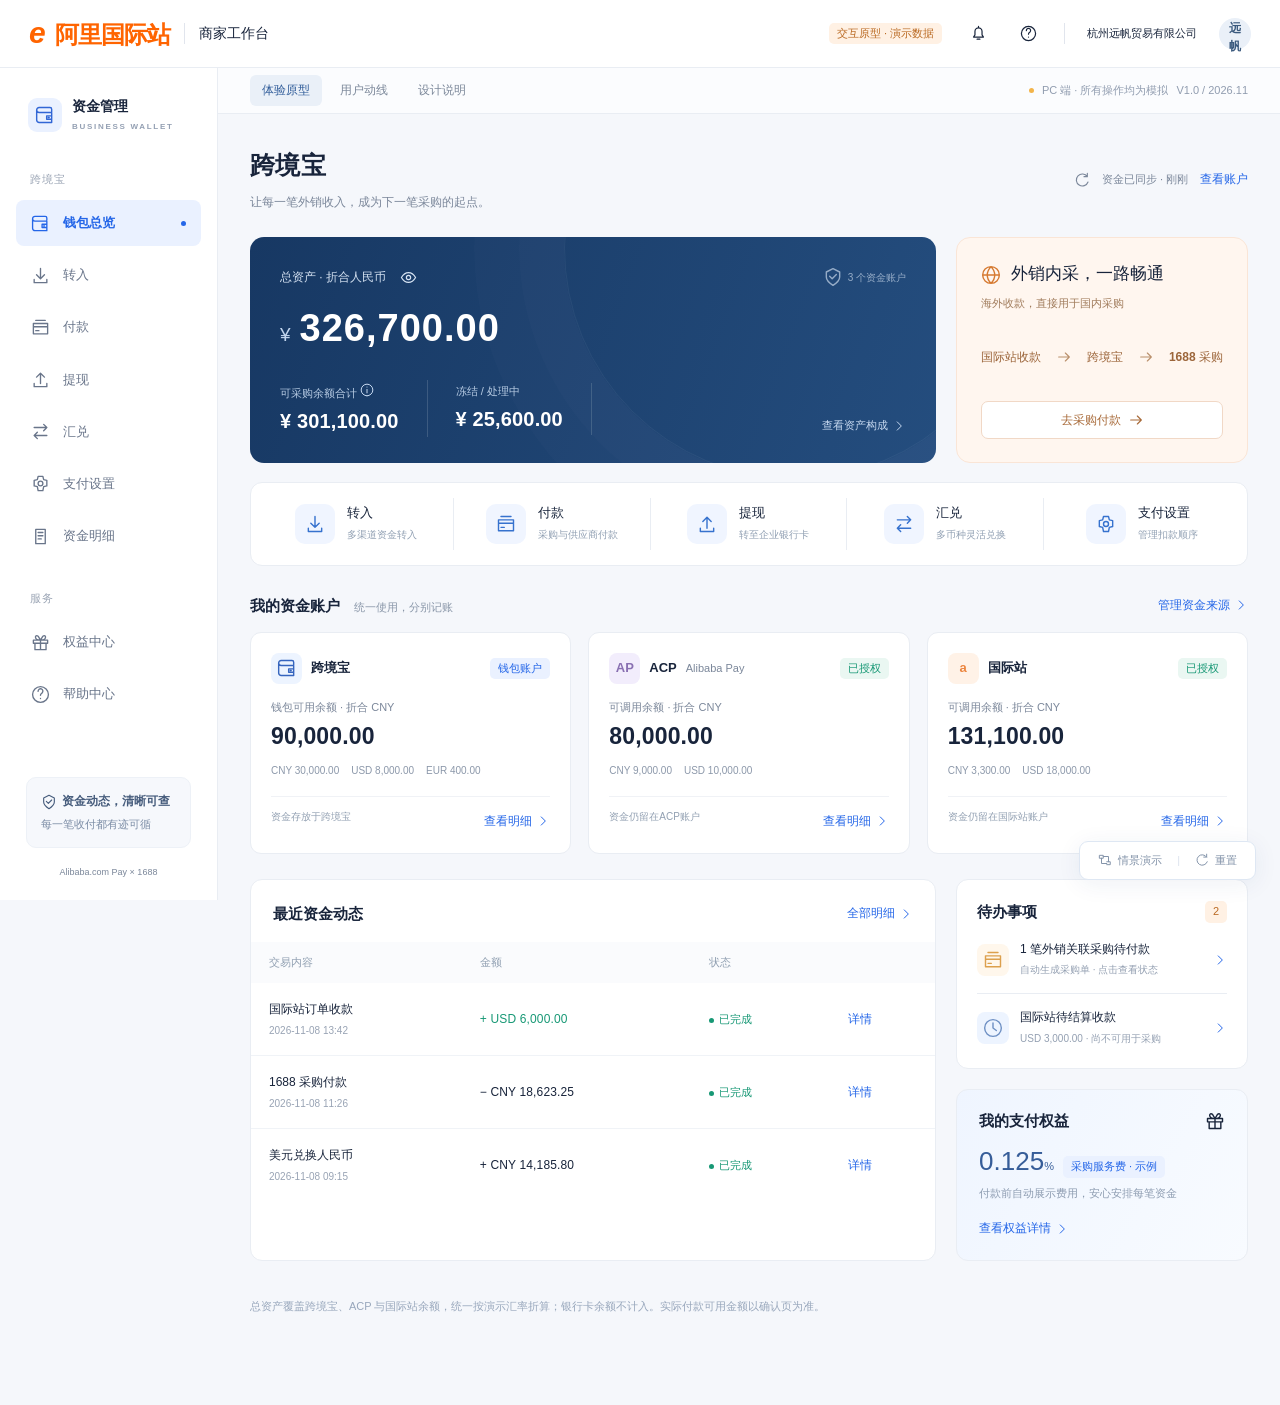
==== index.html @ a555539a "Publish wallet prototype and standalone user wireflow" ====
<!doctype html>
<html lang="zh-CN">
<head><meta charset="UTF-8"><meta name="viewport" content="width=device-width, initial-scale=1.0"><meta name="theme-color" content="#163a6b"><title>跨境宝 · 外销内采钱包</title><meta name="description" content="阿里国际站外销内采钱包桌面交互原型，包含完整用户动线与异常状态。"><link rel="stylesheet" href="styles.css"></head>
<body><div id="app"></div><div id="overlay"></div><div id="toast" role="status" aria-live="polite"></div><script src="model.js"></script><script src="app.js"></script></body>
</html>
---- styles.css ----
:root{--ink:#18243b;--muted:#7b879a;--blue:#2466e8;--navy:#183a66;--line:#e9edf3;--bg:#f5f7fb;--green:#179875;--orange:#ee7a30;--red:#d94b52;--radius:14px}*{box-sizing:border-box}body{margin:0;font-family:Inter,-apple-system,BlinkMacSystemFont,"Segoe UI","PingFang SC","Microsoft YaHei",sans-serif;color:var(--ink);background:var(--bg);font-size:14px;line-height:1.55}button,input,select,textarea{font:inherit}button{cursor:pointer}button,a,input,select,textarea{outline-offset:4px}button{border:0;background:none;color:inherit}button:disabled{opacity:.45;cursor:not-allowed}a{color:var(--blue)}h1,h2,h3,h4,p{margin:0}h1{font-size:25px;letter-spacing:.4px;font-weight:650}h2{font-size:18px;font-weight:650}h3{font-size:16px;font-weight:600}h4{font-size:14px}p{line-height:1.8}svg{width:20px;height:20px;fill:none;stroke:currentColor;stroke-width:1.7;stroke-linecap:round;stroke-linejoin:round;flex:none}.topbar{height:68px;background:white;display:flex;align-items:center;justify-content:space-between;padding:0 29px;border-bottom:1px solid var(--line);position:fixed;inset:0 0 auto;z-index:20}.brand{display:flex;align-items:center;gap:14px;font-size:14px}.brandmark{font-size:24px;letter-spacing:-1px;font-weight:800;color:#ff6400}.brandmark em{font-style:italic;font-size:30px;margin-right:5px}.divider{width:1px;height:21px;background:#e1e5ed}.topright{display:flex;align-items:center;gap:22px}.tag{display:inline-flex;align-items:center;gap:5px;font-size:11px;padding:3px 8px;border-radius:5px;background:#eff4fc;color:#60748e;line-height:1.4;white-space:nowrap}.tag.green{background:#eaf7f2;color:var(--green)}.tag.orange{background:#fff1e4;color:#ba6a23}.tag.red{background:#fdeef0;color:var(--red)}.tag.blue{background:#eaf1ff;color:var(--blue)}.avatar{display:grid;place-items:center;width:32px;height:32px;border-radius:50%;color:#3b5a7e;background:#eaf0f8;font-size:12px;font-weight:600}.sidebar{position:fixed;left:0;top:68px;bottom:0;background:#fff;border-right:1px solid var(--line);width:218px;padding:28px 16px 20px;display:flex;flex-direction:column;z-index:10}.workspace{display:flex;align-items:center;gap:10px;padding:0 12px 25px}.workspace .square{width:34px;height:34px;border-radius:9px;background:#eaf1ff;color:#3166d5;display:grid;place-items:center}.eyebrow{font-size:10px;color:#94a0b3;text-transform:uppercase;letter-spacing:1.7px;font-weight:600}.navsection{padding:13px 14px 9px;font-size:11px;color:#9aa4b4;letter-spacing:1px}.navitem{display:flex;gap:13px;align-items:center;width:100%;padding:13px 15px;border-radius:8px;font-size:13px;color:#69758a;margin:3px 0;text-align:left;transition:.16s}.navitem svg{width:19px;height:19px}.navitem:hover{background:#f4f7fc;color:#294665}.navitem.active{background:#eaf1ff;color:var(--blue);font-weight:600}.navitem.active:after{content:'';width:5px;height:5px;background:var(--blue);border-radius:50%;margin-left:auto}.sidebottom{margin-top:auto;padding:15px 10px 0}.sidehelp{padding:14px;background:#f6f8fc;border:1px solid #edf1f7;border-radius:10px;font-size:11px;color:#7b8ca5}.sidehelp b{display:block;color:#465c7c;font-size:12px;margin-bottom:5px}.proto{position:fixed;top:68px;left:218px;right:0;height:46px;background:#fbfcfe;border-bottom:1px solid var(--line);display:flex;align-items:center;justify-content:space-between;padding:0 32px;z-index:15;font-size:12px}.prototabs{display:flex;gap:6px;height:100%;align-items:center}.prototabs button{padding:6px 12px;border-radius:6px;color:#7c889a;font-size:12px}.prototabs button.active{color:#315d9a;background:#eaf0f8}.protohint{display:flex;gap:8px;align-items:center;color:#909caf;font-size:11px}.dot{width:5px;height:5px;display:inline-block;border-radius:50%;background:#f3b44a}.main{margin-left:218px;padding:146px 32px 90px;max-width:1900px}.pagehead{display:flex;justify-content:space-between;align-items:center;margin-bottom:24px}.pagehead p{font-size:12px;color:var(--muted);margin-top:7px}.headright{display:flex;gap:12px;align-items:center;font-size:11px;color:var(--muted)}.btn{border:1px solid #dfe5ef;border-radius:7px;background:white;padding:9px 17px;display:inline-flex;align-items:center;justify-content:center;gap:7px;font-size:12px;font-weight:500;white-space:nowrap;min-height:37px;transition:.15s}.btn:hover{border-color:#a4bee8;background:#f7faff}.btn.primary{background:var(--blue);border-color:var(--blue);color:white;box-shadow:0 2px 4px #2466e818}.btn.primary:hover{background:#1855cf}.btn.light{background:#ffffff1a;border-color:#ffffff42;color:white}.btn.danger{color:var(--red);border-color:#f0c7cd}.btn svg{width:16px;height:16px}.btn.small{padding:6px 11px;min-height:30px;font-size:11px}.textbtn{color:var(--blue);font-size:12px;padding:3px 0;display:inline-flex;gap:4px;align-items:center}.textbtn svg{width:14px;height:14px}.iconbtn{display:inline-flex;align-items:center;justify-content:center;width:28px;height:28px;border-radius:5px}.iconbtn:hover{background:#eef3f9}.iconbtn svg{width:17px;height:17px}.muted{color:var(--muted)}.tiny{font-size:11px}.green{color:var(--green)}.orange{color:var(--orange)}.red{color:var(--red)}.mono{font-variant-numeric:tabular-nums;letter-spacing:.15px}.hero-grid{display:grid;grid-template-columns:minmax(0,2.35fr) minmax(250px,1fr);gap:20px;margin-bottom:19px}.hero{background:linear-gradient(110deg,#173863,#244d7e);border-radius:14px;padding:26px 30px;color:white;position:relative;overflow:hidden;min-height:220px}.hero:after{content:'';position:absolute;right:-90px;top:-220px;width:460px;height:460px;border:1px solid #ffffff0d;border-radius:50%;box-shadow:0 0 0 45px #ffffff03,0 0 0 90px #ffffff03;pointer-events:none}.hero-label{color:#d5e2f2;font-size:12px;display:flex;align-items:center;gap:8px}.hero .balance{font-size:38px;font-weight:600;letter-spacing:1px;margin:8px 0 22px;font-variant-numeric:tabular-nums}.hero .balance small{font-size:19px;font-weight:400;margin-right:8px;color:#c2d5ee}.herobottom{display:flex;gap:28px;align-items:center}.herostat{padding-right:28px;border-right:1px solid #ffffff25}.herostat:last-child{border-right:0}.herostat .label{font-size:11px;color:#b7cbe3}.herostat .value{font-size:20px;font-weight:550;margin-top:4px}.hero .textbtn{color:#c8daf1;font-size:11px}.commerce-card{background:#fff6ef;border:1px solid #fae5d6;border-radius:14px;padding:23px 24px;position:relative;display:flex;flex-direction:column;justify-content:space-between}.commerce-card .commerce-title{font-size:17px;display:flex;gap:10px;align-items:center}.commerce-card .commerce-title svg{color:#d67a31}.commerce-card p{color:#a07b5b;font-size:11px;margin-top:6px}.commerce-flow{display:flex;align-items:center;justify-content:space-between;margin:17px 0;color:#ba906c;font-size:11px;gap:8px}.commerce-flow b{font-size:12px;color:#9c653a;font-weight:550}.commerce-flow svg{width:16px}.commerce-card .btn{background:white;border-color:#f1d8c6;color:#a86a39}.quick-actions{background:white;border:1px solid var(--line);border-radius:12px;display:grid;grid-template-columns:repeat(5,1fr);padding:15px 7px;margin-bottom:27px}.quick-action{display:flex;align-items:center;justify-content:center;gap:12px;text-align:left;padding:5px 12px;border-right:1px solid var(--line);transition:.15s}.quick-action:last-child{border:0}.quick-action:hover{background:#f7faff}.action-icon{display:grid;place-items:center;color:#3672ce;background:#f0f5ff;border-radius:10px;width:40px;height:40px}.quick-action strong{display:block;font-size:13px;font-weight:550}.quick-action span{font-size:10px;color:#91a0b3}.sectionhead{display:flex;align-items:center;justify-content:space-between;margin-bottom:14px;gap:14px}.sectionhead h2{font-size:15px}.sectionhead .meta{font-size:11px;color:#8996a8;margin-left:10px;font-weight:400}.account-grid{display:grid;grid-template-columns:repeat(3,1fr);gap:17px;margin-bottom:25px}.account-card{border:1px solid var(--line);border-radius:11px;background:white;padding:20px;position:relative}.account-top{display:flex;align-items:center;gap:9px;font-size:13px;font-weight:600;margin-bottom:15px}.account-top .tag{margin-left:auto;font-weight:400}.source-icon{border-radius:8px;width:31px;height:31px;display:grid;place-items:center;background:#edf4ff;color:#3665be;font-size:13px;font-weight:700}.source-icon.acp{background:#f2edfc;color:#8970b2}.source-icon.intl{background:#fff2e7;color:#ec853f}.account-value{font-size:23px;font-weight:600;margin:3px 0 9px}.currency-line{display:flex;flex-wrap:wrap;gap:5px 12px;font-size:10px;color:#8c98aa;margin:9px 0 17px}.account-bottom{display:flex;justify-content:space-between;border-top:1px solid #f0f2f6;padding-top:12px;font-size:10px;color:#92a0b2}.lower-grid{display:grid;grid-template-columns:minmax(0,2.35fr) minmax(250px,1fr);gap:20px}.panel{background:white;border:1px solid var(--line);border-radius:12px;padding:23px;margin-bottom:20px;min-width:0}.panel.flush{padding:0;overflow:hidden}.panel-title{padding:21px 22px 16px;display:flex;align-items:center;justify-content:space-between}.panel-title h2{font-size:15px}.table-wrap{overflow:auto}table{width:100%;border-collapse:collapse;text-align:left;font-size:12px;white-space:nowrap}th{background:#fafbfd;color:#91a0b2;font-weight:400;font-size:11px;padding:12px 18px}td{padding:17px 18px;border-bottom:1px solid #f0f3f7}tr:last-child td{border-bottom:0}td .sub{font-size:10px;color:#98a3b4;margin-top:4px}td .title{font-size:12px}.task-item{display:flex;align-items:center;gap:11px;padding:14px 0;border-bottom:1px solid var(--line)}.task-item:last-child{border:0;padding-bottom:0}.task-icon{background:#fff7ec;color:#dca04d;width:32px;height:32px;border-radius:8px;display:grid;place-items:center}.task-item h4{font-size:12px;font-weight:500}.task-item p{font-size:10px;color:#94a0b2;margin-top:3px}.task-item button{margin-left:auto}.benefit{background:linear-gradient(120deg,#eff5ff,#f8fbff)}.benefit .rate{font-size:26px;color:#365d99;display:inline-block;margin:9px 9px 3px 0}.benefit .rate span{font-size:11px}.benefit p{font-size:11px;color:#8d9cb1}.notice{display:flex;gap:10px;align-items:flex-start;border:1px solid #dce7fb;background:#f2f7ff;color:#57749e;border-radius:8px;padding:13px 15px;font-size:12px;line-height:1.8;margin-bottom:21px}.notice svg{width:17px;height:17px;margin-top:2px}.notice.warn{background:#fff9ef;border-color:#f5e5c6;color:#9c7939}.notice.error{background:#fff5f5;border-color:#f2d6d9;color:#b75260}.notice.success{background:#f0faf5;border-color:#d7ecdf;color:#49836b}.form-layout{display:grid;grid-template-columns:minmax(450px,1.75fr) minmax(260px,1fr);gap:22px;align-items:start}.form-panel{padding:28px 32px}.steps{display:flex;align-items:center;margin:4px 0 28px;font-size:12px;color:#a0aaba;gap:14px}.step{display:flex;gap:8px;align-items:center;white-space:nowrap}.step span{width:23px;height:23px;display:grid;place-items:center;border-radius:50%;background:#edf0f5;font-size:11px}.step.active{color:var(--blue)}.step.active span{background:#e8f0ff;color:var(--blue)}.step.done span{background:#eaf7f1;color:var(--green)}.step-line{height:1px;max-width:120px;flex:1;background:var(--line)}.choice-grid{display:grid;grid-template-columns:repeat(2,1fr);gap:14px;margin-bottom:24px}.choice{padding:20px;border:1px solid var(--line);border-radius:10px;display:flex;gap:12px;text-align:left;align-items:flex-start;background:#fff}.choice.selected{border-color:#648ee5;background:#f6f9ff}.choice:hover{border-color:#97b4e6}.choice h3{font-size:14px}.choice p{font-size:11px;color:#8d99a9;margin-top:7px}.choice .radio{margin-left:auto;min-width:15px;width:15px;height:15px;border:1px solid #cbd4e3;border-radius:50%;margin-top:4px}.choice.selected .radio{border:5px solid var(--blue)}.field{margin-bottom:21px}.field label{display:flex;align-items:center;justify-content:space-between;font-size:12px;color:#52627c;margin-bottom:9px}.field input,.field select,.field textarea{width:100%;background:white;border:1px solid #dce3ee;border-radius:7px;color:#24364e;padding:12px 13px;min-height:43px}.field input:focus,.field select:focus,.field textarea:focus{outline:2px solid #bdd2fa;border-color:#6798ef}.field input[readonly]{background:#f7f9fc;color:#8490a2}.field .help{font-size:11px;color:#8e9aab;margin-top:7px}.money-input{display:flex;border:1px solid #dce3ee;border-radius:7px;align-items:center;background:#fff}.money-input:focus-within{outline:2px solid #bdd2fa}.money-input input{border:0!important;outline:0!important;font-size:22px;font-weight:500;min-width:0;width:100%;padding:11px 14px}.money-input .unit{font-size:13px;font-weight:500;color:#465d7c;padding:0 16px;border-left:1px solid var(--line)}.money-input .textbtn{padding-right:14px;white-space:nowrap}.form-row{display:grid;grid-template-columns:1fr 1fr;gap:17px}.formfooter{margin-top:27px;padding-top:23px;border-top:1px solid var(--line);display:flex;align-items:center;gap:12px}.formfooter .btn{min-width:115px}.side-info h3{font-size:14px;margin-bottom:17px}.side-info p{font-size:12px;color:#7d8ba0;margin-bottom:13px}.kv{display:flex;justify-content:space-between;gap:20px;font-size:12px;margin:14px 0;align-items:flex-start}.kv .key{color:#8b98aa;flex:none}.kv .val{text-align:right;overflow-wrap:anywhere}.kv.total{padding-top:17px;border-top:1px solid var(--line);margin-top:18px;font-weight:600}.kv.total .val{font-size:22px}.divider-line{height:1px;background:var(--line);margin:21px 0}.subtabs{display:flex;gap:27px;border-bottom:1px solid var(--line);margin-bottom:24px}.subtabs button{color:#8a98ab;font-size:13px;padding:4px 0 14px}.subtabs button.active{color:var(--blue);border-bottom:2px solid var(--blue);font-weight:550}.order{display:flex;align-items:center;gap:18px;padding:22px;border:1px solid var(--line);border-radius:10px;margin:14px 0;background:white}.order-visual{width:62px;height:62px;display:grid;place-items:center;background:#f4efe7;color:#b9a58b;border-radius:9px}.order-visual svg{width:28px;height:28px}.order-body{flex:1}.order-body h3{font-size:14px;margin-bottom:5px}.order-body p{font-size:11px;color:#8e9caf;margin-top:5px}.order-amount{text-align:right;margin-right:12px}.order-amount strong{font-size:19px;font-weight:550;display:block;margin-bottom:5px}.plan-row{padding:15px 0;border-bottom:1px solid var(--line);display:flex;gap:13px;align-items:flex-start}.plan-row:last-child{border:0}.plan-num{width:22px;height:22px;background:#eff3f9;color:#8b9bb2;display:grid;place-items:center;border-radius:50%;font-size:11px}.plan-name{flex:1;font-size:13px}.plan-name p{color:#99a5b6;font-size:11px;margin-top:4px;line-height:1.8}.plan-amount{font-variant-numeric:tabular-nums;font-size:14px}.checkrow{display:flex;gap:10px;align-items:flex-start;font-size:12px;color:#74839b;margin-top:18px}.checkrow input{margin-top:4px;accent-color:var(--blue)}.error-text{font-size:12px;color:var(--red);margin:12px 0 0}.result{text-align:center;padding:32px 30px 20px}.result-icon{width:66px;height:66px;border-radius:50%;display:grid;place-items:center;margin:0 auto 20px;background:#eaf8f2;color:var(--green)}.result-icon svg{width:29px;height:29px}.result-icon.pending{background:#fff5e7;color:#cf9438}.result-icon.fail{background:#fff0f0;color:#d96771}.result h2{font-size:22px;margin-bottom:11px}.result p{font-size:12px;color:#8c9ab0;max-width:500px;margin:auto}.result .big{font-size:31px;margin:20px 0 25px}.receipt{max-width:580px;margin:22px auto;background:#f8fafd;border-radius:10px;padding:17px 24px;text-align:left}.result-actions{display:flex;gap:12px;justify-content:center;margin-top:25px}.bankcard{border:1px solid var(--line);border-radius:9px;padding:16px 18px;display:flex;align-items:center;gap:12px;margin-bottom:12px;background:white}.bankcard.selected{border-color:#6f96e8;background:#f7faff}.bankcard .bankicon{border-radius:50%;background:#fff0ef;color:#cc6a66;width:36px;height:36px;display:grid;place-items:center}.bankcard p{font-size:11px;color:#99a5b6;margin-top:3px}.bankcard .tag{margin-left:auto}.exchange-box{border:1px solid #e0e7f2;border-radius:11px;padding:20px 22px;background:#fff}.exchange-box .field{margin:0}.exchange-direction{width:35px;height:35px;display:grid;place-items:center;border:1px solid var(--line);background:#f7faff;border-radius:50%;margin:-5px auto;position:relative;color:#5d83bb}.exchange-box.receive{background:#f7faff}.quote-strip{display:flex;align-items:center;justify-content:space-between;font-size:11px;color:#778cac;background:#f4f8fe;padding:12px 15px;margin:22px 0;border-radius:7px}.setting-row{display:flex;align-items:center;gap:18px;padding:22px 0;border-bottom:1px solid var(--line)}.setting-row:last-child{border-bottom:0}.setting-row .content{flex:1}.setting-row h3{font-size:13px;font-weight:550}.setting-row p{font-size:11px;color:#8d9baf;margin-top:7px}.switch{width:35px;height:20px;border-radius:12px;background:#d8dfea;position:relative;flex:none}.switch:after{content:'';position:absolute;top:3px;left:3px;width:14px;height:14px;border-radius:50%;background:white;box-shadow:0 1px 3px #0002}.switch.on{background:var(--blue)}.switch.on:after{left:18px}.sorting{border:1px solid var(--line);border-radius:10px;overflow:hidden;margin:20px 0}.sorting-row{padding:16px 19px;display:flex;gap:13px;align-items:center;border-bottom:1px solid var(--line);background:white}.sorting-row:last-child{border-bottom:0}.sorting-row .handle{color:#bac4d2;font-size:18px}.sorting-row .name{flex:1;font-size:13px}.sorting-row .name p{font-size:10px;color:#98a4b5;margin-top:3px}.sorting-row .moves{display:flex;gap:3px}.sorting-row svg{width:15px}.toolbar{display:flex;align-items:center;gap:12px;margin-bottom:22px;flex-wrap:wrap}.toolbar select,.toolbar input{border:1px solid #dfe6f0;background:#fff;color:#60708b;padding:9px 12px;border-radius:6px;font-size:12px}.toolbar input{flex:1;min-width:160px}.filters-right{margin-left:auto}.status-dot{display:inline-block;width:5px;height:5px;background:currentColor;border-radius:50%;margin-right:5px}.empty{padding:60px;text-align:center;color:#9cabc1;font-size:13px}.benefit-grid{display:grid;grid-template-columns:repeat(3,1fr);gap:20px}.coupon{border:1px solid #d8e5fb;padding:24px;border-radius:12px;background:linear-gradient(120deg,#f5f9ff,#fff)}.coupon .coupon-value{font-size:29px;color:#3a68ae;margin:15px 0 5px}.coupon p{font-size:11px;color:#8e9eb3;margin-bottom:20px}.designbar{position:fixed;bottom:20px;right:24px;display:flex;align-items:center;gap:6px;z-index:25;background:#fff;box-shadow:0 4px 25px #233e6d12;border:1px solid #dee7f3;border-radius:9px;padding:5px 9px;font-size:11px;color:#8393a9}.designbar button{padding:5px 9px;display:flex;gap:6px;align-items:center}.designbar svg{width:14px;height:14px}.scenario-pop{position:fixed;bottom:66px;right:24px;width:286px;background:white;border:1px solid var(--line);box-shadow:0 12px 45px #2537551a;border-radius:12px;padding:18px;z-index:30}.scenario-pop h3{font-size:13px;margin-bottom:5px}.scenario-pop p{font-size:11px;color:#9aa7ba;margin-bottom:13px}.scenario-pop button{display:flex;width:100%;text-align:left;padding:10px;border-radius:6px;font-size:12px;margin-top:3px}.scenario-pop button:hover{background:#f2f6ff}.modal-bg{position:fixed;inset:0;background:#17294259;z-index:60;display:flex;align-items:center;justify-content:center;padding:30px;backdrop-filter:blur(2px)}.modal{width:520px;background:white;border-radius:14px;box-shadow:0 25px 90px #10213d29;max-height:88vh;overflow:auto}.modal.wide{width:700px}.modal-head{display:flex;align-items:center;justify-content:space-between;border-bottom:1px solid var(--line);padding:20px 25px}.modal-head h2{font-size:17px}.modal-body{padding:24px 27px}.modal-foot{display:flex;justify-content:flex-end;gap:10px;padding:18px 25px;border-top:1px solid var(--line)}.drawer-bg{justify-content:flex-end;padding:0;background:#1729423d;backdrop-filter:none}.drawer{height:100%;max-height:100vh;border-radius:0;width:480px}.drawer .modal-body{padding:24px}.timeline{border-left:1px solid #dce6f5;margin:24px 0 10px 8px;padding-left:24px}.timeline-item{position:relative;padding-bottom:23px;font-size:12px}.timeline-item:before{content:'';position:absolute;width:7px;height:7px;left:-28px;top:6px;background:#6e9ce3;border-radius:50%;box-shadow:0 0 0 4px white}.timeline-item p{font-size:11px;color:#97a6ba;margin-top:4px}#toast{position:fixed;top:131px;left:calc(50% + 80px);transform:translate(-50%,-10px);opacity:0;pointer-events:none;background:#203751;color:#fff;border-radius:8px;padding:12px 23px;box-shadow:0 5px 20px #17305122;z-index:90;font-size:12px;transition:.2s;max-width:80vw}#toast.show{opacity:1;transform:translate(-50%,0)}.flowpage{background-image:radial-gradient(#cdd8e5 .7px,transparent .7px);background-size:16px 16px;min-height:calc(100vh - 114px);margin:-32px;padding:32px}.flowtabs{display:flex;gap:7px;flex-wrap:wrap;margin:25px 0}.flowtabs button{background:#fff;border:1px solid #e0e7f1;border-radius:6px;font-size:12px;padding:8px 14px;color:#6a7c95}.flowtabs button.active{background:#274b7b;border-color:#274b7b;color:white}.flowintro{border-left:3px solid #4d7ebc;padding-left:15px;margin:24px 0}.flowintro p{font-size:12px;color:#7e90a7;margin-top:6px;max-width:850px}.frames{display:grid;grid-template-columns:repeat(4,minmax(0,1fr));gap:27px;align-items:start;margin:30px 0}.frame-wrap{position:relative;min-width:0}.frame-wrap:not(:last-child):after{content:'→';position:absolute;right:-24px;top:155px;color:#8ca5c8;font-size:20px}.frame-label{display:flex;align-items:center;justify-content:space-between;font-size:10px;color:#7c8fa9;margin-bottom:10px}.frame{background:#fff;border:1px solid #d6e0ed;border-radius:7px;min-height:287px;overflow:hidden;box-shadow:0 5px 13px #284c7205;cursor:pointer;transition:.2s}.frame:hover{transform:translateY(-3px);border-color:#6795d5;box-shadow:0 6px 20px #284c7215}.mini-top{height:25px;background:#fafbfd;border-bottom:1px solid #eef1f5;display:flex;align-items:center;gap:3px;padding:0 9px}.mini-top i{width:3px;height:3px;border-radius:50%;background:#c6d2e3}.mini-top span{font-size:6px;margin-left:6px;color:#8293aa}.mini-body{padding:20px 17px}.mini-body h4{font-size:12px;margin-bottom:17px}.mini-label{font-size:8px;color:#94a3b8;margin:10px 0 5px}.mini-value{font-size:16px;font-weight:600}.mini-field{border:1px solid #e3eaf3;border-radius:4px;padding:8px 9px;font-size:9px;color:#6e84a3;margin:8px 0}.mini-card{background:#edf3fc;border-radius:5px;padding:12px;margin:10px 0;color:#4f709e;font-size:9px}.mini-button{background:#3975d6;border-radius:4px;padding:7px;text-align:center;color:white;font-size:9px;margin-top:19px}.mini-result{text-align:center;padding:13px 0}.mini-result b{display:block;background:#edf7f2;color:#56a484;width:30px;height:30px;border-radius:50%;margin:0 auto 13px;padding-top:4px;font-size:14px}.frame-caption{padding:12px 2px;font-size:11px;color:#7386a2;line-height:1.8}.branch-grid{display:grid;grid-template-columns:repeat(3,1fr);gap:15px;margin:18px 0 25px}.branch{background:#fff;border:1px solid #e5dfd3;border-left:3px solid #dca757;border-radius:7px;padding:17px 18px;cursor:pointer}.branch h4{font-size:12px;color:#8e734b;margin-bottom:6px}.branch p{font-size:11px;color:#929caf;line-height:1.8}.spec-grid{display:grid;grid-template-columns:repeat(2,1fr);gap:21px}.spec-card{background:white;border:1px solid var(--line);border-radius:12px;padding:25px}.spec-card h3{font-size:15px;margin-bottom:15px}.spec-card p{font-size:12px;color:#7b8ba3;line-height:1.95;margin-top:12px}.spec-card b{color:#425d7b}.formula{background:#f3f7fc;padding:15px;border-radius:7px;font-size:12px;color:#4f6e96;margin:16px 0}.spec-table td{white-space:normal;font-size:12px;line-height:1.9;vertical-align:top}.spec-table th{font-size:12px}.design-note{font-size:11px;color:#98a7bc;margin-top:17px}.privacy{filter:blur(7px);user-select:none}.statsbar{display:flex;gap:20px;align-items:center}.statsbar>div{padding-right:22px;border-right:1px solid var(--line)}.statsbar>div:last-child{border:0}.statsbar b{display:block;font-size:19px;font-weight:550;margin-top:5px}.flow-link{padding:15px 17px;border:1px solid #dbe6f5;background:#f6f9ff;border-radius:8px;font-size:12px;color:#557aa8;display:flex;justify-content:space-between;align-items:center;margin-bottom:20px}.help-list details{border-bottom:1px solid var(--line);padding:18px 0}.help-list summary{cursor:pointer;font-size:13px}.help-list p{font-size:12px;color:#7e90a8;margin-top:13px}.finish-note{padding:14px 18px;background:#f4f8ff;border-radius:8px;font-size:12px;color:#6a84a9;margin-top:21px}.account-route{margin:20px 0;padding:17px;border:1px solid var(--line);border-radius:8px}.account-route select{width:100%;padding:10px;margin-top:10px;border:1px solid var(--line);border-radius:6px;background:white;font-size:12px}.sepline{padding-top:16px;border-top:1px solid var(--line);margin-top:16px}.pending-banner{padding:14px 18px;border-radius:8px;background:#fff8ea;border:1px solid #f5e4bf;color:#a07a35;margin-bottom:20px;font-size:12px}.mobile-warning{display:none}
@media(min-width:1600px){.main{padding-left:48px;padding-right:48px}.proto{padding-left:48px;padding-right:48px}.hero{min-height:230px}.hero .balance{font-size:44px}.account-card{padding:24px}.currency-line{font-size:11px}.main:not(.review){max-width:1850px}}@media(max-width:1180px){.sidebar{width:190px}.main{margin-left:190px;padding-left:22px;padding-right:22px}.proto{left:190px;padding:0 22px}.hero-grid,.lower-grid{grid-template-columns:minmax(0,1.8fr) minmax(240px,1fr)}.hero{padding:25px}.hero .balance{font-size:33px}.herobottom{gap:14px}.herostat{padding-right:14px}.quick-action{gap:8px;padding:5px 8px}.quick-action span{display:none}.frames{gap:17px}.frame-wrap:not(:last-child):after{right:-17px;font-size:16px}.account-card{padding:17px}.account-value{font-size:21px}.account-top{font-size:12px}.account-top .tag{font-size:9px}.form-layout{grid-template-columns:minmax(380px,1.65fr) minmax(240px,1fr)}.form-panel{padding:25px}.protohint span:last-child{display:none}}@media(max-width:950px){.sidebar{width:174px;padding:24px 10px}.main{margin-left:174px}.proto{left:174px}.hero-grid,.lower-grid{grid-template-columns:1fr}.commerce-card{display:none}.account-grid{gap:10px}.account-card{padding:14px}.account-top .tag{display:none}.form-layout{grid-template-columns:1fr}.form-layout>aside{display:none}.topright{gap:12px}.topright .tiny{display:none}.spec-grid{grid-template-columns:1fr}.frames{grid-template-columns:repeat(2,1fr);gap:24px}.frame-wrap:nth-child(2):after{display:none}.benefit-grid{grid-template-columns:1fr}.branch-grid{grid-template-columns:1fr}.hero .balance{font-size:38px}}@media(max-width:650px){.topbar{padding:0 16px;height:60px}.brandmark{font-size:18px}.brandmark em{font-size:23px}.brand .brandcontext,.topright .company{display:none}.sidebar{top:105px;width:61px;padding:15px 7px}.workspace,.navsection,.navitem span,.sidebottom{display:none}.navitem{padding:13px;justify-content:center}.navitem.active:after{display:none}.proto{top:60px;left:0;padding:0 10px}.protohint{display:none}.main{margin-left:61px;padding:127px 16px 90px}.pagehead{align-items:flex-start}.pagehead h1{font-size:22px}.headright{display:none}.hero{padding:22px}.hero .balance{font-size:28px}.herostat .value{font-size:16px}.herobottom{gap:10px}.herostat{padding-right:10px}.hero-label{font-size:11px}.quick-actions{grid-template-columns:repeat(5,1fr);gap:0;padding:10px 2px}.quick-action{flex-direction:column;padding:5px 2px;gap:8px}.quick-action strong{font-size:10px}.action-icon{height:29px;width:29px}.action-icon svg{width:16px}.account-grid{grid-template-columns:1fr}.account-card{padding:17px}.account-top .tag{display:inline-flex}.account-value{font-size:24px}.form-panel{padding:18px}.choice-grid{grid-template-columns:1fr}.choice{padding:15px}.form-row{grid-template-columns:1fr;gap:0}.steps{gap:7px;font-size:10px}.step{gap:5px}.steps .step-line{max-width:24px}.order{padding:13px;gap:10px;flex-wrap:wrap}.order-visual{width:40px;height:40px}.order-amount strong{font-size:15px}.order .btn{margin-left:auto}.order-body{min-width:140px}.flowpage{margin:-16px;padding:16px}.frames{grid-template-columns:1fr}.frame-wrap:after{display:none}.proto .prototabs button{font-size:11px;padding:6px 10px}.designbar{right:12px;bottom:12px}.hero .textbtn{font-size:10px}.result{padding:20px 5px}.result-actions{flex-wrap:wrap}.modal-bg{padding:15px}.modal{width:100%}.drawer-bg{padding:0}.drawer{max-width:95vw}.spec-card{padding:19px}.topright .tag{font-size:9px}.formfooter .btn{min-width:90px}.sectionhead .meta{display:none}.mini-body{padding:20px}.frame{min-height:260px}}
@media print{.topbar,.sidebar,.proto,.designbar,.scenario-pop{display:none}.main{margin:0;padding:0}.pagehead{break-after:avoid}.panel,.frame-wrap,.spec-card{break-inside:avoid}.flowpage{background:none;margin:0;padding:0}.flowtabs{display:none}.frames{grid-template-columns:repeat(4,1fr)}.btn{display:none}}

.hero-label>span{display:flex;align-items:center;gap:5px}.sidehelp b{display:flex;gap:5px;align-items:center}.sidehelp b svg{width:16px;height:16px}.branch h4{display:flex;justify-content:space-between;align-items:center}.branch h4 svg{width:15px;height:15px}.headright>svg{width:16px;height:16px}

.field-head{display:flex;align-items:center;justify-content:space-between;font-size:12px;color:#52627c;margin-bottom:9px}
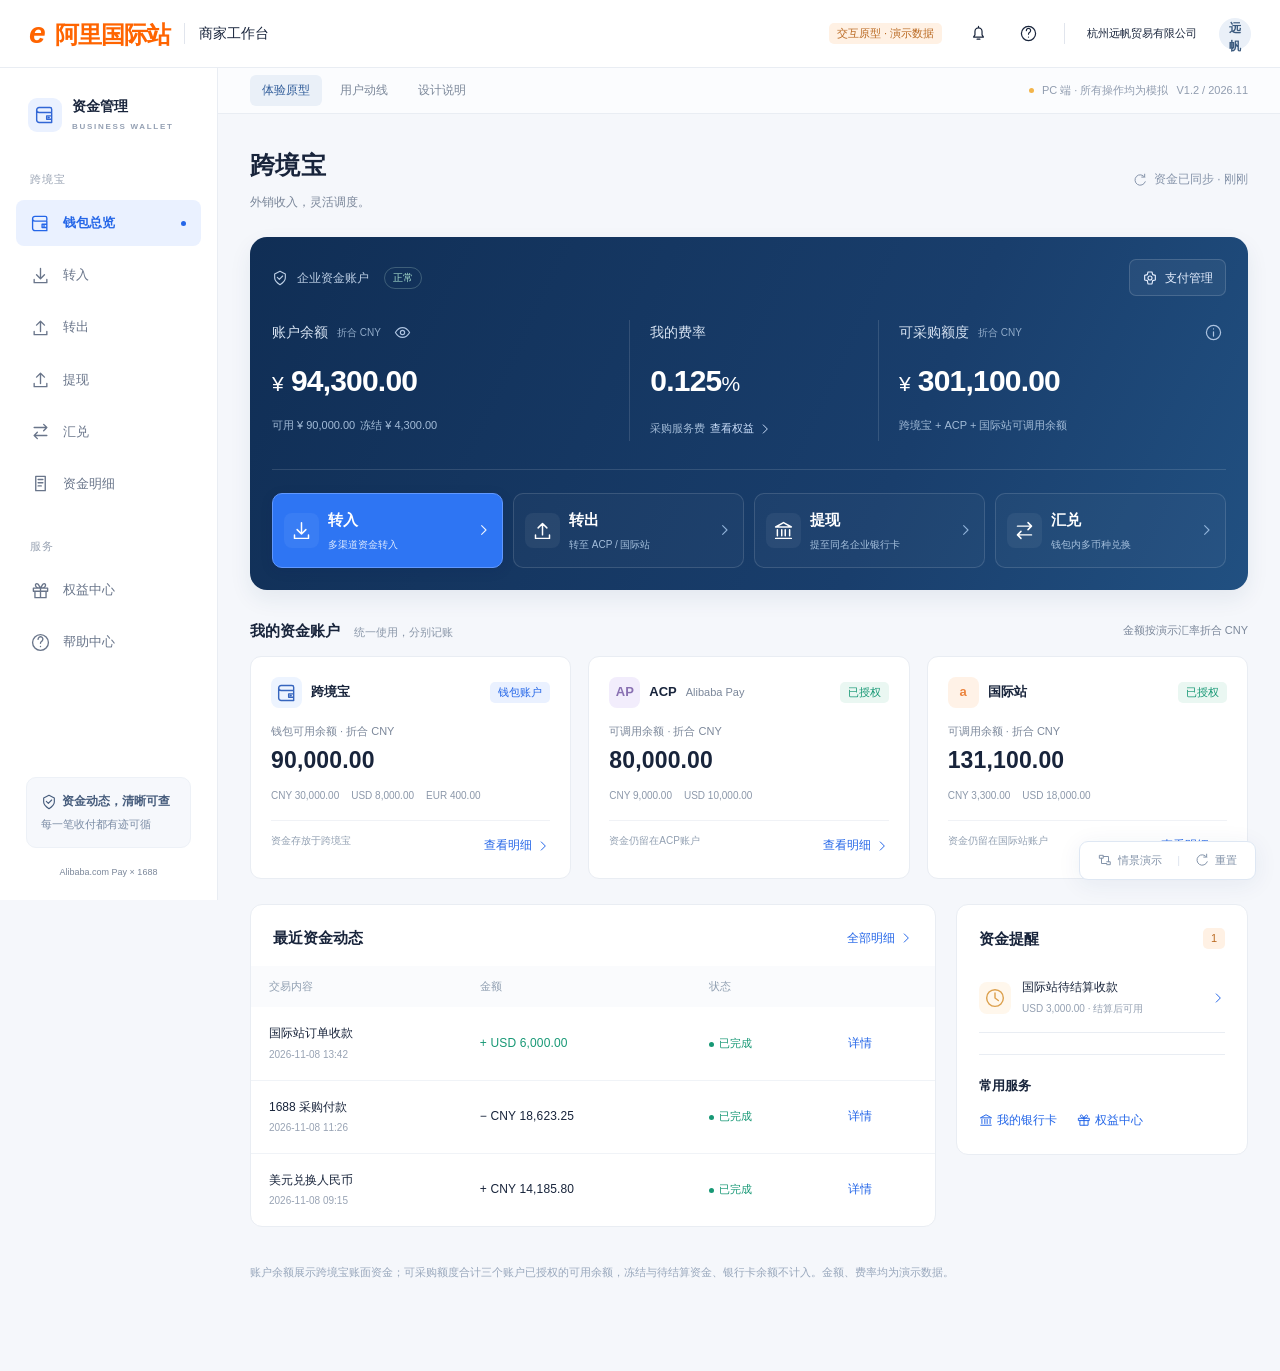
==== commit 1ed68f1e: "Add 1688 account binding and authorization management to payment settings" ====
--- a/index.html
+++ b/index.html
@@ -1,5 +1,5 @@
 <!doctype html>
 <html lang="zh-CN">
-<head><meta charset="UTF-8"><meta name="viewport" content="width=device-width, initial-scale=1.0"><meta name="theme-color" content="#163a6b"><title>跨境宝 · 外销内采钱包</title><meta name="description" content="阿里国际站外销内采钱包桌面交互原型，包含完整用户动线与异常状态。"><link rel="stylesheet" href="styles.css"></head>
-<body><div id="app"></div><div id="overlay"></div><div id="toast" role="status" aria-live="polite"></div><script src="model.js"></script><script src="app.js"></script></body>
+<head><meta charset="UTF-8"><meta name="viewport" content="width=device-width, initial-scale=1.0"><meta name="theme-color" content="#163a6b"><title>跨境宝 · 外销内采钱包</title><meta name="description" content="阿里国际站外销内采钱包桌面交互原型，包含完整用户动线与异常状态。"><link rel="stylesheet" href="styles.css?v=1.2"></head>
+<body><div id="app"></div><div id="overlay"></div><div id="toast" role="status" aria-live="polite"></div><script src="model.js?v=1.2"></script><script src="app.js?v=1.2"></script></body>
 </html>
--- a/styles.css
+++ b/styles.css
@@ -5,3 +5,16 @@
 .hero-label>span{display:flex;align-items:center;gap:5px}.sidehelp b{display:flex;gap:5px;align-items:center}.sidehelp b svg{width:16px;height:16px}.branch h4{display:flex;justify-content:space-between;align-items:center}.branch h4 svg{width:15px;height:15px}.headright>svg{width:16px;height:16px}
 
 .field-head{display:flex;align-items:center;justify-content:space-between;font-size:12px;color:#52627c;margin-bottom:9px}
+
+/* Wallet V1.1: metrics and operations form one desktop module. */
+.sync-state{display:inline-flex;align-items:center;gap:7px;color:#8593a9;font-size:12px}.sync-state svg{width:14px;height:14px}
+.wallet-panel{background:linear-gradient(115deg,#102e55 0%,#193e6c 65%,#215081 100%);color:#fff;border-radius:17px;padding:24px 30px 26px;margin-bottom:29px;box-shadow:0 9px 22px #163a6b14;overflow:hidden}
+.wallet-panel-top{display:flex;align-items:center;justify-content:space-between;margin-bottom:24px}.wallet-panel-top>span{display:flex;align-items:center;gap:9px;font-size:12px;color:#bdcfe5}.wallet-panel-top svg{width:16px;height:16px}.wallet-status{padding:2px 8px;margin-left:6px;border:1px solid #70929d77;border-radius:20px;color:#a8dfce;font-size:10px}.wallet-manage.btn{background:#ffffff0d;border:1px solid #ffffff26;color:#e6efff;font-size:12px;padding:8px 12px;border-radius:7px}.wallet-manage.btn:hover{background:#ffffff1b}.wallet-metrics{display:grid;grid-template-columns:1.15fr .8fr 1.12fr;margin-bottom:28px}.wallet-stat{padding:0 26px;border-left:1px solid #ffffff21;min-width:0}.wallet-stat:first-child{padding-left:0;border:0}.wallet-stat:last-child{padding-right:0}.wallet-stat-label{height:25px;display:flex;align-items:center;gap:9px;color:#d8e4f3;font-size:14px}.wallet-stat-label>span{font-size:10px;color:#91abc9}.wallet-stat-label .iconbtn{color:#adc3e0;width:25px;height:25px;padding:4px}.wallet-stat-label .quota-info{margin-left:auto}.wallet-number{font-size:35px;font-weight:650;line-height:1.3;letter-spacing:-.8px;margin:16px 0}.wallet-number small{font-size:21px;margin-right:8px;font-weight:400}.wallet-stat-note{color:#a2bbd7;font-size:11px;line-height:1.7;display:flex;gap:13px;align-items:center;flex-wrap:wrap}.wallet-stat-note .textbtn{color:#c9ddf9;font-size:11px}.wallet-operations{border-top:1px solid #ffffff20;display:grid;grid-template-columns:repeat(4,1fr);gap:14px;padding-top:23px}.wallet-operation{display:flex;align-items:center;gap:13px;border:1px solid #ffffff22;border-radius:10px;padding:16px;background:#ffffff07;color:#fff;text-align:left;cursor:pointer;transition:background .15s}.wallet-operation:hover{background:#ffffff15}.wallet-operation.emphasized{background:#2e75f3;border-color:#6098ff;box-shadow:0 3px 12px #081e5c25}.wallet-operation.emphasized:hover{background:#4488ff}.operation-icon{width:35px;height:35px;display:flex;align-items:center;justify-content:center;background:#ffffff0e;border-radius:8px;flex-shrink:0}.operation-icon svg{width:21px;height:21px}.wallet-operation strong{display:block;font-size:15px;font-weight:600}.wallet-operation small{display:block;color:#a4bfdc;font-size:10px;margin-top:6px;white-space:nowrap}.wallet-operation.emphasized small{color:#dce9ff}.wallet-operation>svg{margin-left:auto;width:15px;flex-shrink:0;color:#90b2d8}.wallet-operation.emphasized>svg{color:#eaf2ff}.service-links{display:flex;gap:20px;flex-wrap:wrap}.quota-source{padding:12px 0;border-bottom:1px solid #eef1f7}.quota-source .kv{padding:0 0 8px}
+.management-layout{display:grid;grid-template-columns:minmax(570px,1fr) 320px;gap:24px;align-items:start}.management-panel{padding:28px}.management-list{margin-top:24px}.management-row{display:flex;align-items:center;gap:12px;border:1px solid #e1e8f3;padding:19px 16px;border-radius:10px;margin-bottom:12px;background:white}.management-row:hover{border-color:#b6c9e5}.disabled-source{background:#f8f9fc}.disabled-source .source-icon{opacity:.55}.drag-handle{color:#a4b1c4;font-size:24px;cursor:grab}.order-index{font-size:12px;color:#8d9cb2;width:13px}.management-source{min-width:0;flex:1}.management-source h3{font-size:14px}.management-source small{font-weight:400;color:#91a0b3;font-size:10px;margin-left:6px}.management-source p{font-size:11px;color:#8290a7;margin-top:7px}.reorder-buttons{display:flex;gap:5px}.reorder-buttons .btn{padding:5px;width:29px;height:29px;min-width:0}.reorder-buttons svg{width:15px;height:15px}.authorization-control{min-width:66px;display:flex;flex-direction:column;align-items:center;gap:7px;margin-left:8px;padding-left:15px;border-left:1px solid #e7ecf4}.authorization-control>span{font-size:10px;color:#8090a7}.authorization-control .switch:disabled{opacity:.55;cursor:default}.management-preview{margin-top:0!important}.payment-order-preview{display:flex;flex-direction:column;gap:10px;margin:20px 0}.payment-order-preview>div{display:flex;align-items:center;gap:12px;font-size:13px;padding:12px;background:#f5f8fe;border-radius:8px}.payment-order-preview span{display:flex;align-items:center;justify-content:center;border-radius:50%;width:23px;height:23px;background:#e6efff;color:#5484ce;font-size:10px}.management-preview .kv.total{display:block}.management-preview .kv.total .val{display:block;font-size:23px;margin-top:13px}
+@media(max-width:1400px){.wallet-panel{padding:22px}.wallet-number{font-size:30px}.wallet-stat{padding:0 20px}.wallet-operation{gap:9px;padding:14px 11px}.wallet-operations{gap:10px}.wallet-stat-note{gap:5px}.management-layout{grid-template-columns:minmax(530px,1fr) 280px;gap:18px}.management-panel{padding:22px}}
+@media(max-width:1180px){.wallet-number{font-size:26px}.wallet-number small{font-size:17px}.wallet-operation>svg{display:none}.wallet-stat{padding:0 15px}.wallet-stat-label{gap:5px}.wallet-stat-label>span{font-size:9px}.management-layout{grid-template-columns:1fr}.management-preview{max-width:none}.wallet-stat-note{font-size:10px}}
+@media(max-width:750px){.wallet-metrics{grid-template-columns:1fr;gap:22px}.wallet-stat{border-left:0!important;padding:0!important}.wallet-stat-label .quota-info{margin-left:0}.wallet-number{font-size:32px;margin:10px 0}.wallet-operations{grid-template-columns:repeat(2,1fr)}.management-row{gap:8px;padding:14px 10px;flex-wrap:wrap}.management-source{min-width:120px}.management-panel{padding:16px}.drag-handle{display:none}.wallet-panel-top{gap:8px}.wallet-operation small{white-space:normal}}
+
+/* Procurement-account bindings, within the single payment-management page. */
+.linked-accounts-panel{margin-top:26px;padding:0;scroll-margin-top:120px;overflow:hidden}.linked-accounts-head{display:flex;align-items:center;justify-content:space-between;gap:22px;padding:25px 28px;border-bottom:1px solid #edf1f7}.linked-accounts-title{display:flex;align-items:center;gap:14px}.linked-accounts-title h2{display:flex;gap:12px;align-items:center;font-size:17px}.linked-accounts-title p{font-size:12px;color:#8795ab;margin-top:9px}.binding-logo{display:inline-flex;align-items:center;justify-content:center;width:47px;height:43px;flex-shrink:0;border-radius:10px;background:#fff1e6;color:#ff6b18;font-size:15px;font-weight:750;letter-spacing:-.8px}.binding-overview{display:flex;align-items:center;gap:13px;margin:3px 0 15px}.binding-overview b{font-size:13px}.binding-overview p{margin:6px 0 0!important;font-size:11px}.binding-table th{background:#fafbfd;font-size:12px;white-space:nowrap}.binding-table td{padding:22px 24px;font-size:12px;vertical-align:middle}.binding-table th:first-child,.binding-table td:first-child{padding-left:28px}.binding-table .sub{font-size:11px;line-height:1.6;margin-top:7px}.binding-table .title{font-size:13px}.binding-row-actions{display:flex;gap:16px;align-items:center;white-space:nowrap}.binding-link-danger.btn{padding:0;background:none;border:none;box-shadow:none;color:#b96868;font-size:12px;min-width:0;line-height:1.7}.binding-link-danger.btn:hover{color:#a63e3e;text-decoration:underline}.binding-danger.btn{background:#c85b5b;border-color:#c85b5b;color:#fff}.binding-danger.btn:hover{background:#b64b4b}.binding-footer-note{display:flex;align-items:flex-start;gap:9px;padding:17px 28px;background:#f9fbfe;color:#8090a8;font-size:11px;line-height:1.9;border-top:1px solid #edf1f7}.binding-footer-note svg{width:15px;height:15px;flex-shrink:0;margin-top:3px}.binding-empty{text-align:center;padding:38px 22px}.binding-empty>svg{width:35px;height:35px;color:#91acd3;margin-bottom:14px}.binding-empty h3{font-size:15px}.binding-empty p{font-size:12px;color:#8795ab;margin:12px 0 20px}.binding-modal-brand{display:flex;align-items:center;gap:14px;margin:0 0 25px}.binding-modal-brand h3{font-size:16px}.binding-modal-brand p{font-size:11px;color:#8997ac;margin-top:7px}.binding-scope{padding:17px 19px;border-radius:8px;background:#f5f8fe;margin:18px 0}.binding-scope h3{font-size:13px;margin-bottom:10px}.binding-scope ul{padding-left:18px;margin:0;font-size:12px;color:#71839e;line-height:1.9}.binding-scope li+li{margin-top:6px}.binding-success{text-align:center;padding:16px 0 24px}.binding-success>svg{width:52px;height:52px;color:#2c9f7b;background:#edf9f3;border-radius:50%;padding:14px;stroke-width:2}.binding-success h3{font-size:19px;margin-top:18px}.binding-success p{color:#8191a8;font-size:12px;margin-top:12px}
+@media(max-width:900px){.linked-accounts-head{align-items:flex-start;flex-wrap:wrap;padding:20px}.linked-accounts-title h2{font-size:15px;flex-wrap:wrap}.binding-table{min-width:780px}.binding-footer-note{padding:16px 20px}}
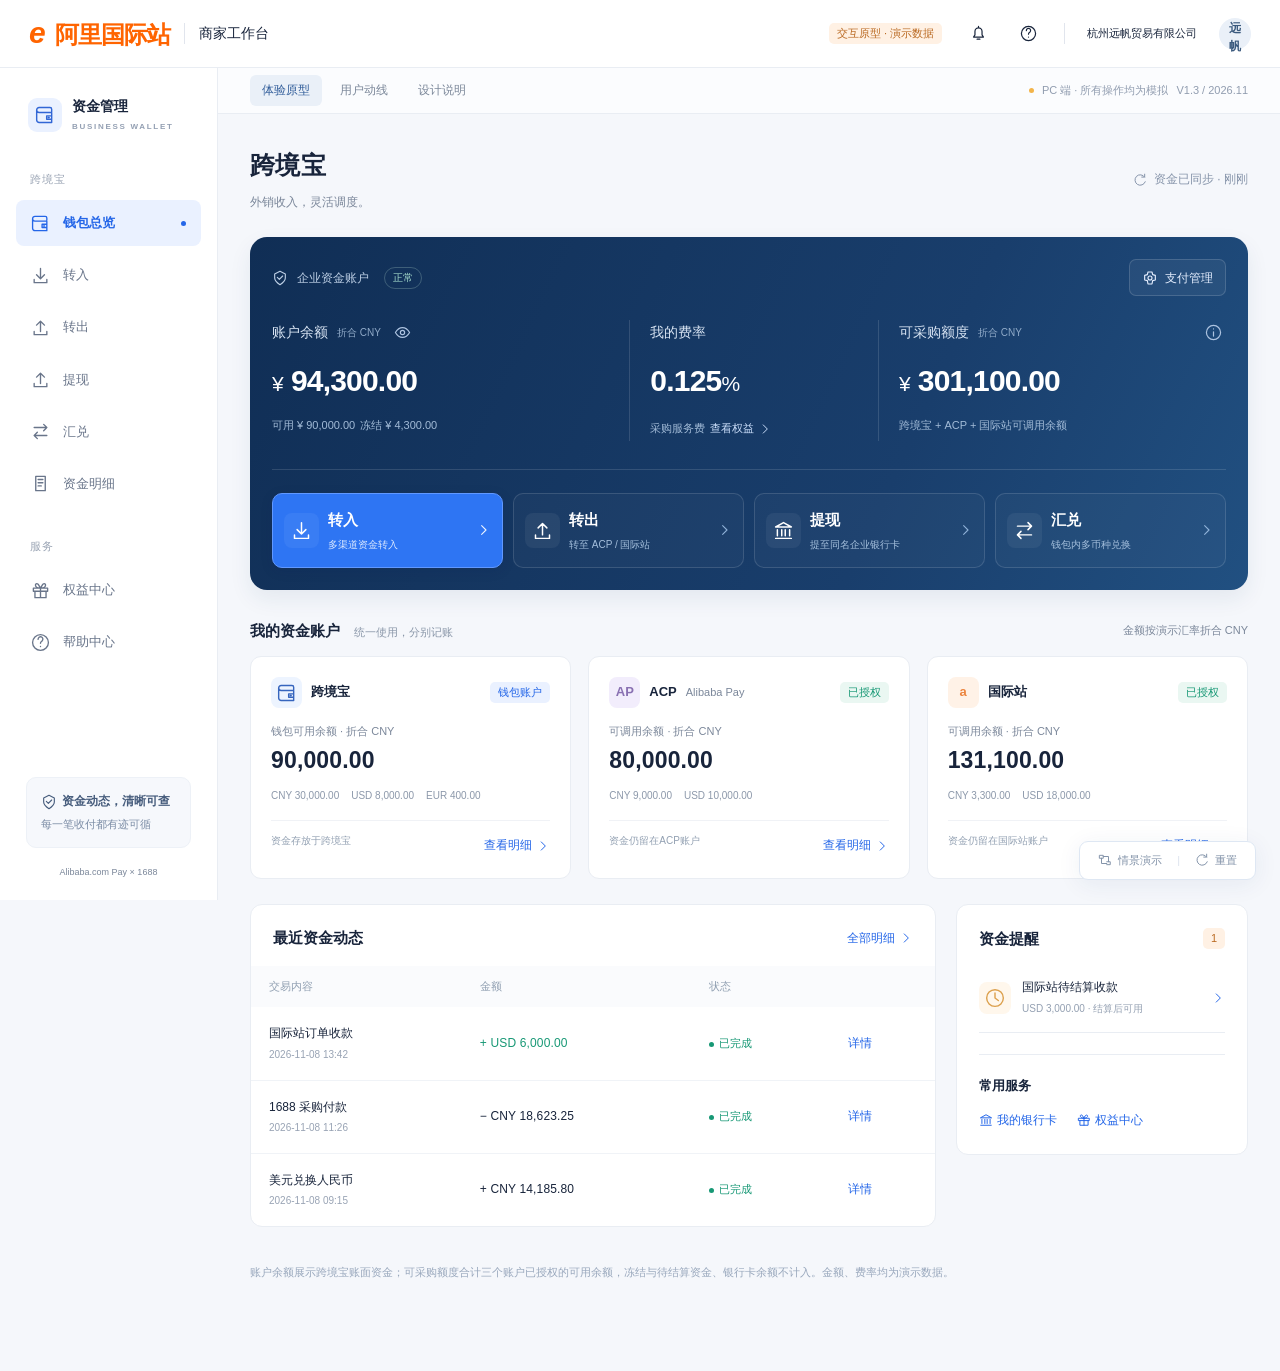
==== commit ae87879b: "Split payment management into funding and 1688 account tabs" ====
--- a/index.html
+++ b/index.html
@@ -1,5 +1,5 @@
 <!doctype html>
 <html lang="zh-CN">
-<head><meta charset="UTF-8"><meta name="viewport" content="width=device-width, initial-scale=1.0"><meta name="theme-color" content="#163a6b"><title>跨境宝 · 外销内采钱包</title><meta name="description" content="阿里国际站外销内采钱包桌面交互原型，包含完整用户动线与异常状态。"><link rel="stylesheet" href="styles.css?v=1.2"></head>
-<body><div id="app"></div><div id="overlay"></div><div id="toast" role="status" aria-live="polite"></div><script src="model.js?v=1.2"></script><script src="app.js?v=1.2"></script></body>
+<head><meta charset="UTF-8"><meta name="viewport" content="width=device-width, initial-scale=1.0"><meta name="theme-color" content="#163a6b"><title>跨境宝 · 外销内采钱包</title><meta name="description" content="阿里国际站外销内采钱包桌面交互原型，包含完整用户动线与异常状态。"><link rel="stylesheet" href="styles.css?v=1.3"></head>
+<body><div id="app"></div><div id="overlay"></div><div id="toast" role="status" aria-live="polite"></div><script src="model.js?v=1.3"></script><script src="app.js?v=1.3"></script></body>
 </html>
--- a/styles.css
+++ b/styles.css
@@ -18,3 +18,6 @@
 /* Procurement-account bindings, within the single payment-management page. */
 .linked-accounts-panel{margin-top:26px;padding:0;scroll-margin-top:120px;overflow:hidden}.linked-accounts-head{display:flex;align-items:center;justify-content:space-between;gap:22px;padding:25px 28px;border-bottom:1px solid #edf1f7}.linked-accounts-title{display:flex;align-items:center;gap:14px}.linked-accounts-title h2{display:flex;gap:12px;align-items:center;font-size:17px}.linked-accounts-title p{font-size:12px;color:#8795ab;margin-top:9px}.binding-logo{display:inline-flex;align-items:center;justify-content:center;width:47px;height:43px;flex-shrink:0;border-radius:10px;background:#fff1e6;color:#ff6b18;font-size:15px;font-weight:750;letter-spacing:-.8px}.binding-overview{display:flex;align-items:center;gap:13px;margin:3px 0 15px}.binding-overview b{font-size:13px}.binding-overview p{margin:6px 0 0!important;font-size:11px}.binding-table th{background:#fafbfd;font-size:12px;white-space:nowrap}.binding-table td{padding:22px 24px;font-size:12px;vertical-align:middle}.binding-table th:first-child,.binding-table td:first-child{padding-left:28px}.binding-table .sub{font-size:11px;line-height:1.6;margin-top:7px}.binding-table .title{font-size:13px}.binding-row-actions{display:flex;gap:16px;align-items:center;white-space:nowrap}.binding-link-danger.btn{padding:0;background:none;border:none;box-shadow:none;color:#b96868;font-size:12px;min-width:0;line-height:1.7}.binding-link-danger.btn:hover{color:#a63e3e;text-decoration:underline}.binding-danger.btn{background:#c85b5b;border-color:#c85b5b;color:#fff}.binding-danger.btn:hover{background:#b64b4b}.binding-footer-note{display:flex;align-items:flex-start;gap:9px;padding:17px 28px;background:#f9fbfe;color:#8090a8;font-size:11px;line-height:1.9;border-top:1px solid #edf1f7}.binding-footer-note svg{width:15px;height:15px;flex-shrink:0;margin-top:3px}.binding-empty{text-align:center;padding:38px 22px}.binding-empty>svg{width:35px;height:35px;color:#91acd3;margin-bottom:14px}.binding-empty h3{font-size:15px}.binding-empty p{font-size:12px;color:#8795ab;margin:12px 0 20px}.binding-modal-brand{display:flex;align-items:center;gap:14px;margin:0 0 25px}.binding-modal-brand h3{font-size:16px}.binding-modal-brand p{font-size:11px;color:#8997ac;margin-top:7px}.binding-scope{padding:17px 19px;border-radius:8px;background:#f5f8fe;margin:18px 0}.binding-scope h3{font-size:13px;margin-bottom:10px}.binding-scope ul{padding-left:18px;margin:0;font-size:12px;color:#71839e;line-height:1.9}.binding-scope li+li{margin-top:6px}.binding-success{text-align:center;padding:16px 0 24px}.binding-success>svg{width:52px;height:52px;color:#2c9f7b;background:#edf9f3;border-radius:50%;padding:14px;stroke-width:2}.binding-success h3{font-size:19px;margin-top:18px}.binding-success p{color:#8191a8;font-size:12px;margin-top:12px}
 @media(max-width:900px){.linked-accounts-head{align-items:flex-start;flex-wrap:wrap;padding:20px}.linked-accounts-title h2{font-size:15px;flex-wrap:wrap}.binding-table{min-width:780px}.binding-footer-note{padding:16px 20px}}
+
+/* Payment-management tabs keep each management task in its own panel. */
+.management-tabs{display:flex;align-items:center;gap:30px;border-bottom:1px solid #dfe6f1;margin:0 0 24px}.management-tab{position:relative;display:inline-flex;align-items:center;justify-content:center;padding:15px 4px 16px;border:0;border-bottom:3px solid transparent;background:transparent;color:#7b899e;font:inherit;font-size:14px;cursor:pointer;margin-bottom:-1px;white-space:nowrap}.management-tab:hover{color:#2466e8}.management-tab.active{color:#2466e8;border-bottom-color:#2466e8;font-weight:650}.management-tab:focus-visible{outline:2px solid #94b8f6;outline-offset:3px;border-radius:4px}.management-tab-panel:focus{outline:none}.management-tab-panel>.linked-accounts-panel{margin-top:0}.management-tab-panel{min-height:320px}@media(max-width:600px){.management-tabs{gap:23px}.management-tab{font-size:13px}}
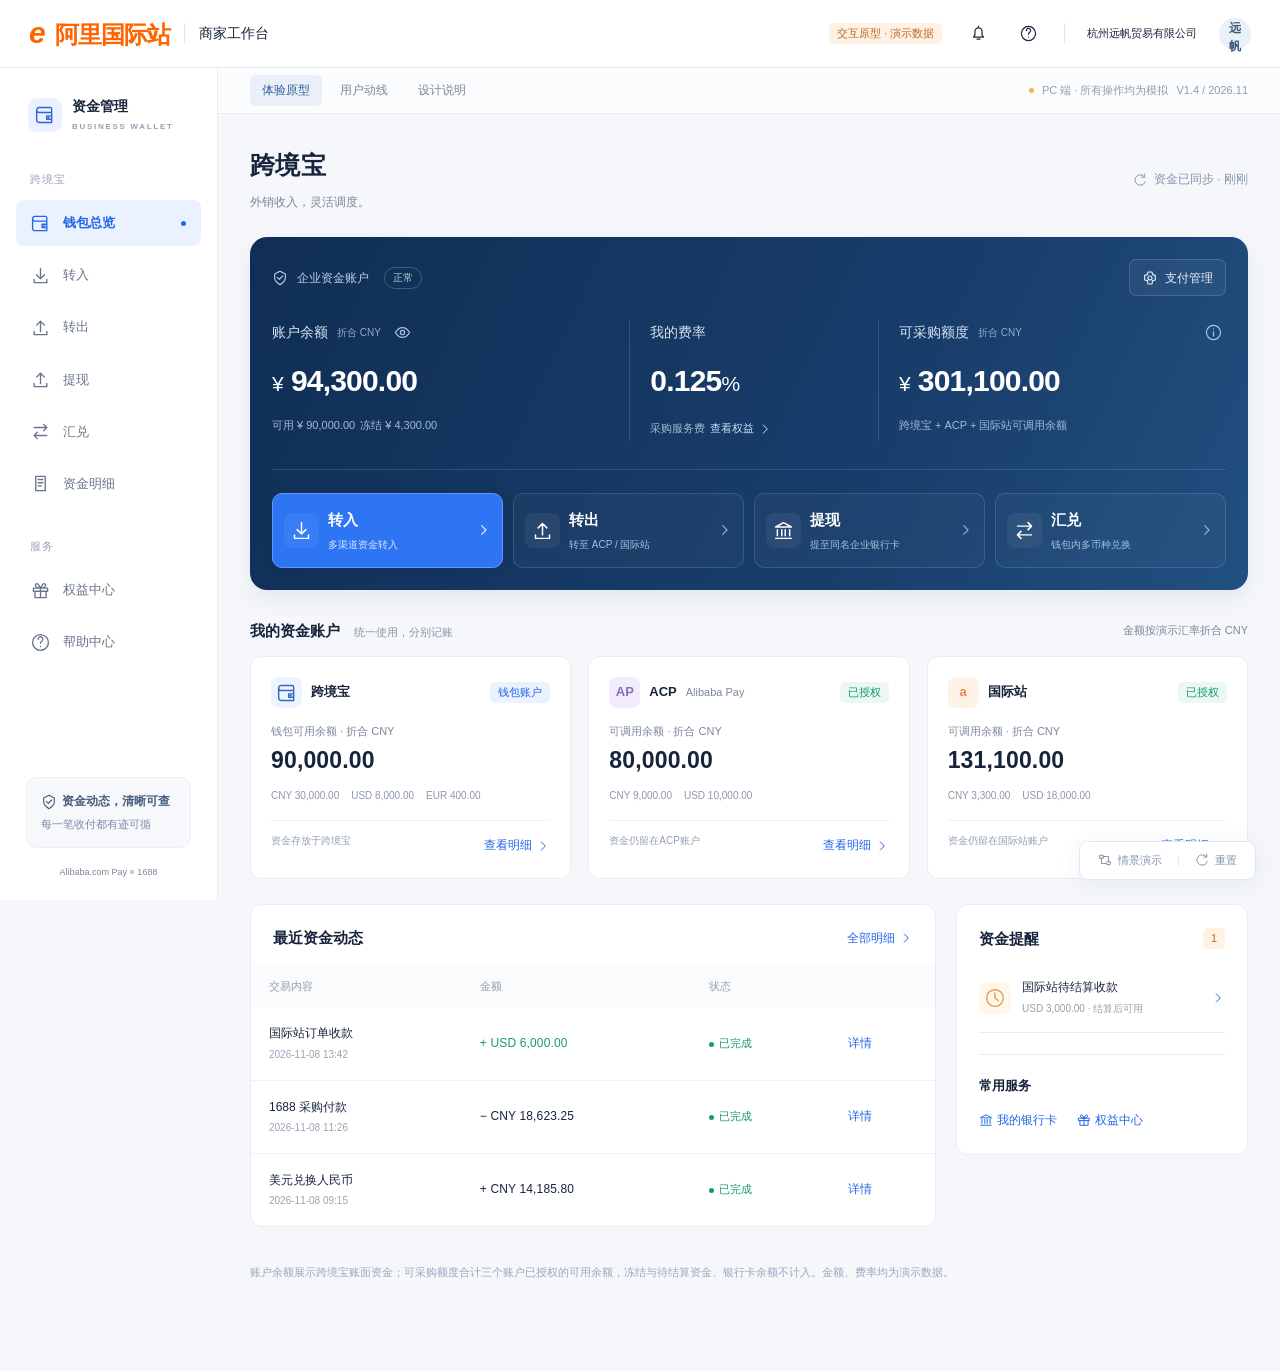
==== commit c11f27c6: "Simplify account actions to details and remove payment preview" ====
--- a/index.html
+++ b/index.html
@@ -1,5 +1,5 @@
 <!doctype html>
 <html lang="zh-CN">
-<head><meta charset="UTF-8"><meta name="viewport" content="width=device-width, initial-scale=1.0"><meta name="theme-color" content="#163a6b"><title>跨境宝 · 外销内采钱包</title><meta name="description" content="阿里国际站外销内采钱包桌面交互原型，包含完整用户动线与异常状态。"><link rel="stylesheet" href="styles.css?v=1.3"></head>
-<body><div id="app"></div><div id="overlay"></div><div id="toast" role="status" aria-live="polite"></div><script src="model.js?v=1.3"></script><script src="app.js?v=1.3"></script></body>
+<head><meta charset="UTF-8"><meta name="viewport" content="width=device-width, initial-scale=1.0"><meta name="theme-color" content="#163a6b"><title>跨境宝 · 外销内采钱包</title><meta name="description" content="阿里国际站外销内采钱包桌面交互原型，包含完整用户动线与异常状态。"><link rel="stylesheet" href="styles.css?v=1.4"></head>
+<body><div id="app"></div><div id="overlay"></div><div id="toast" role="status" aria-live="polite"></div><script src="model.js?v=1.4"></script><script src="app.js?v=1.4"></script></body>
 </html>
